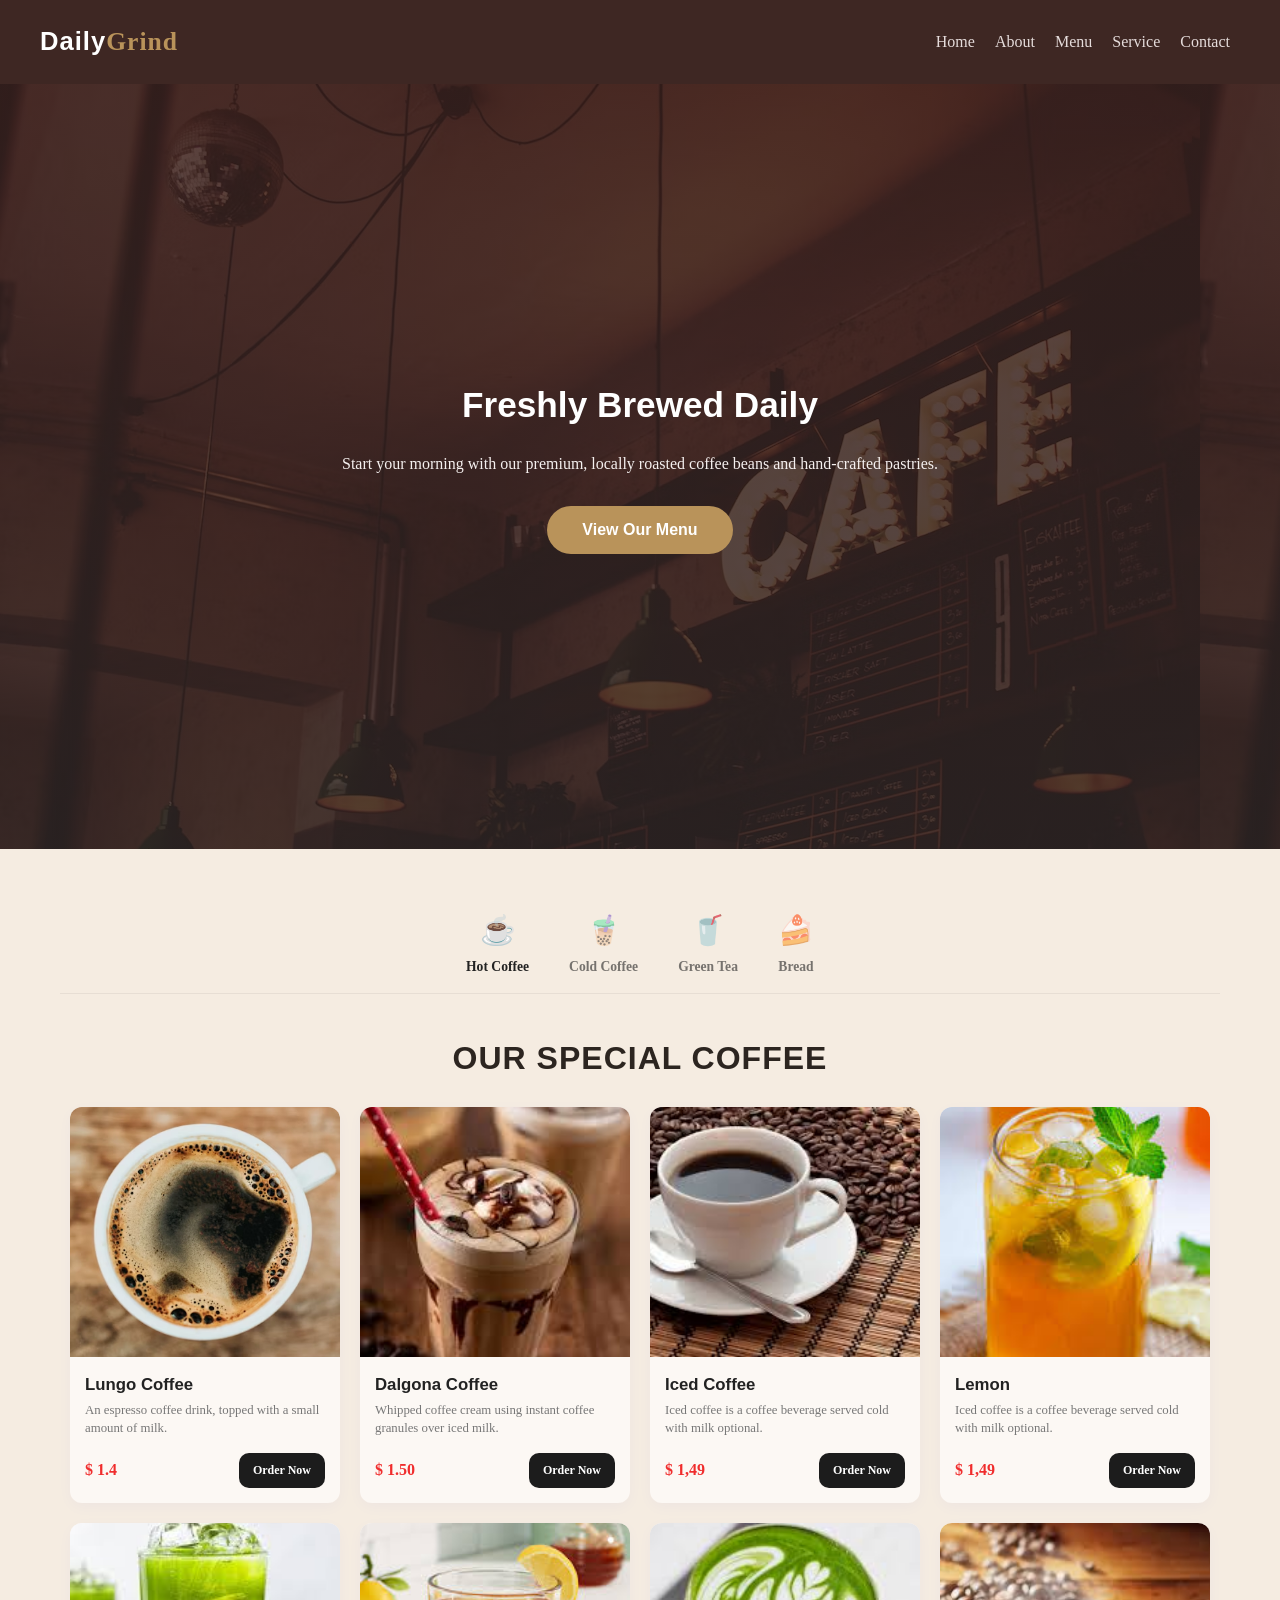
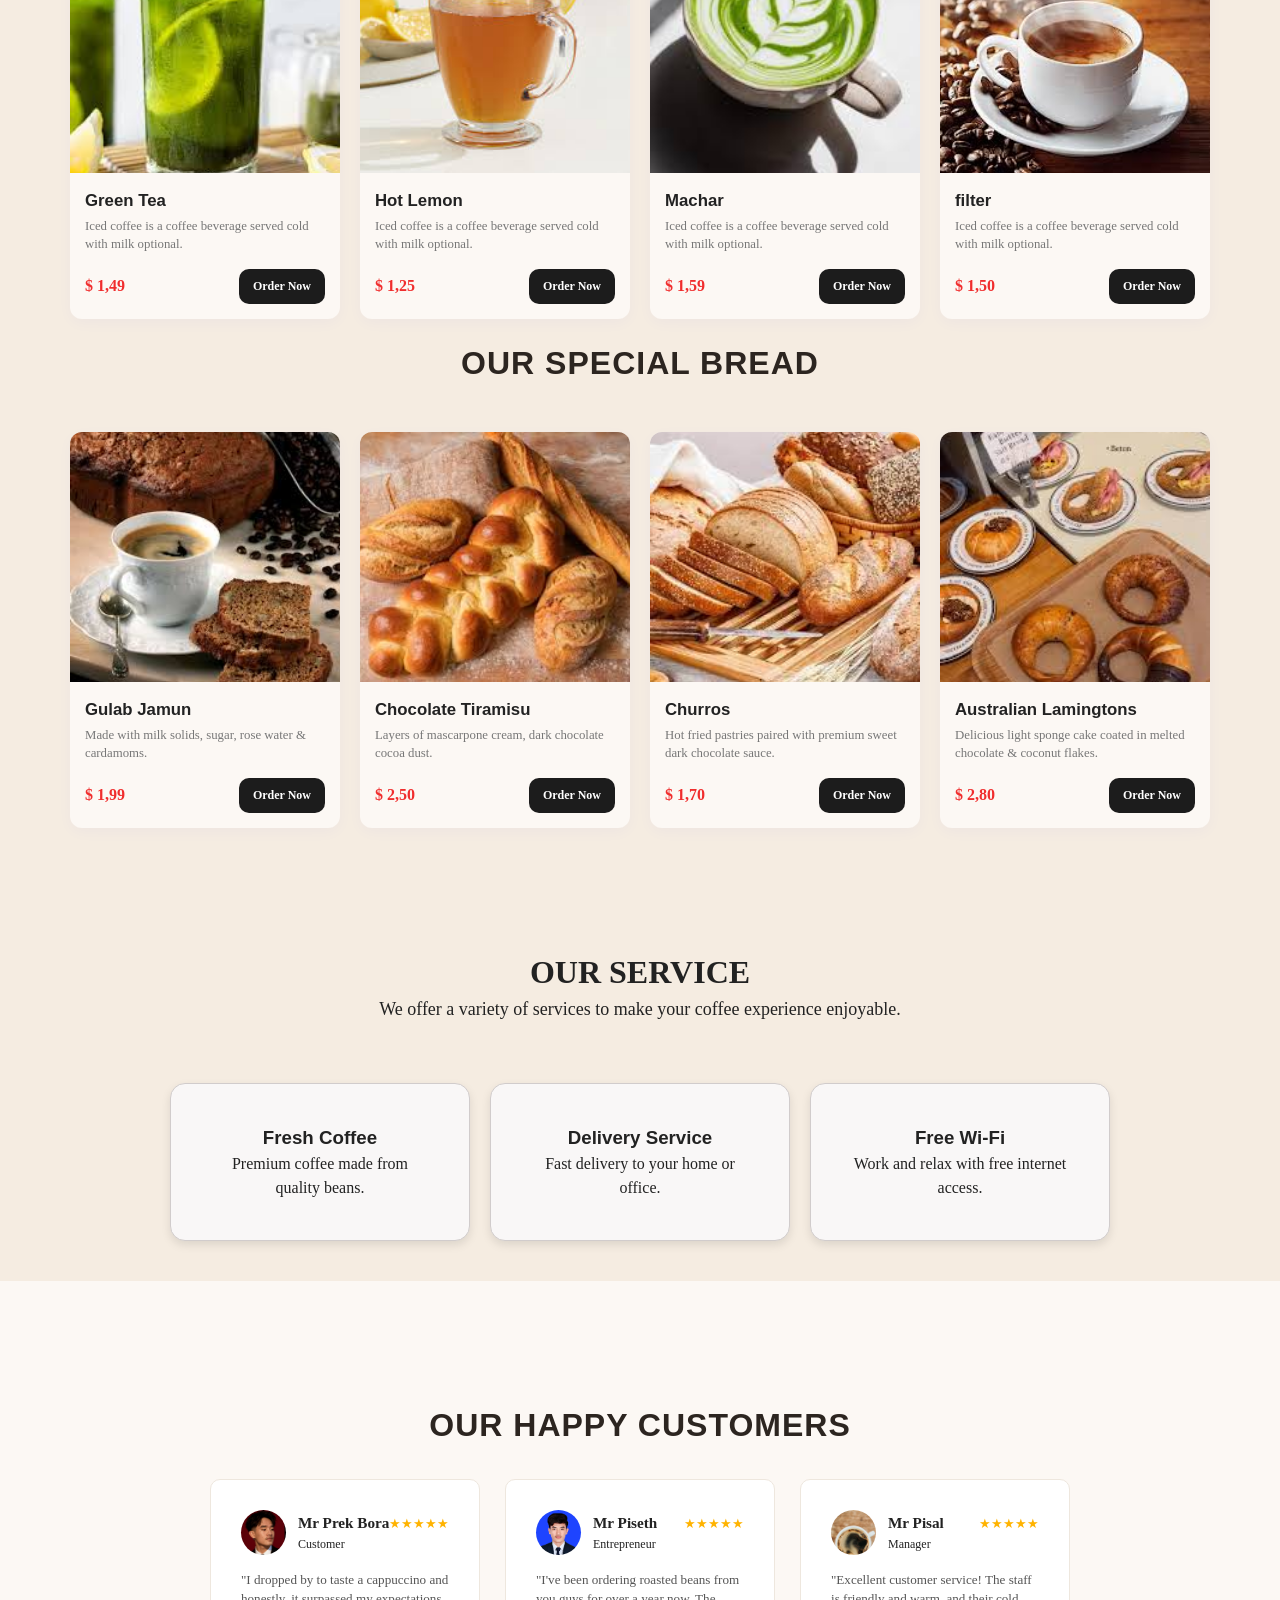
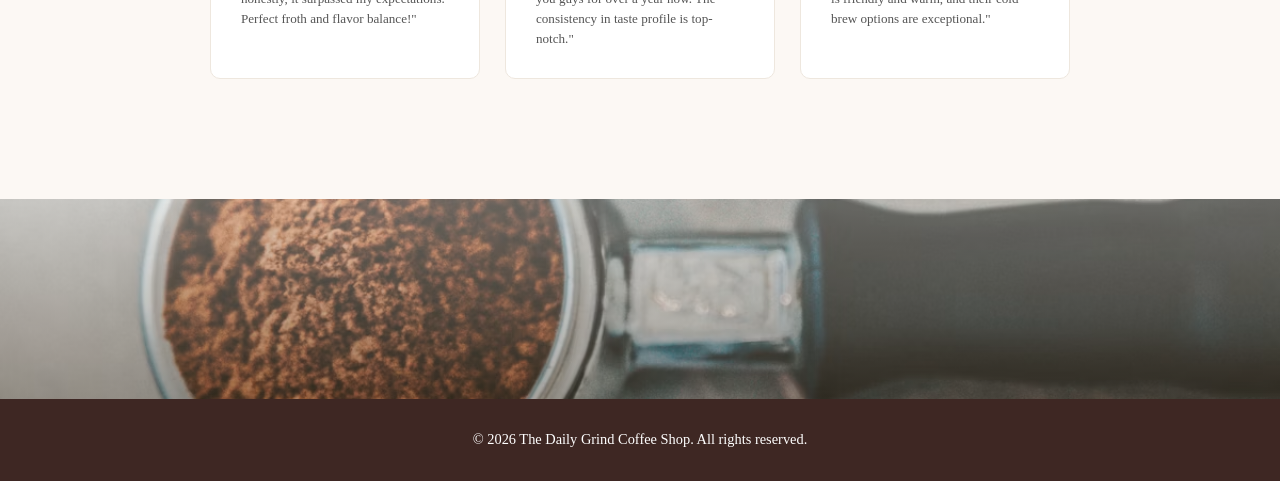
==== index.html @ 967cbeb4 "change index" ====
<!DOCTYPE html>
<html lang="en">
<head>
    <meta charset="UTF-8">
    <meta name="viewport" content="width=device-width, initial-scale=1.0">
    <title>The Daily Grind | Coffee Shop</title>
    <link rel="stylesheet" href="/file/idex.css">
</head>
<body>
    
    <!-- 1. Navigation Bar ---------------------------------------------------------->
    <nav   class="navbar">
        <div class="logo">Daily<span>Grind</span></div>
           
        <ul class="nav-links">       
            <li><a href="#home">Home</a></li>
            <li><a href="about.html">About</a></li>
            <li><a href="Menu.html">Menu</a></li>
            <li><a href="#service">Service</a></li>
            <li><a href="contact.html">Contact</a></li>
           
        </ul>
    </nav>
    
    <!-- 2. Home Page (Hero Section) ------------------------------------------------->
    <header id="home" class="hero-section">
        <div class="hero-content">
            <h1>Freshly Brewed Daily</h1>
            <p>Start your morning with our premium, locally roasted coffee beans and hand-crafted pastries.</p>
            <a href="#menu" class="btn-primary">View Our Menu</a>
        </div>
    </header>

    <!-- 3. About Page Section ------------------------------------------------>  
    <section id="menu" class="menu-section">
        <div class="container">
            
            <div class="category-tabs">
                <div class="tab active"><span class="tab-icon">☕</span><p>Hot Coffee</p></div>
                <div class="tab"><span class="tab-icon">🧋</span><p>Cold Coffee</p></div>
                <div class="tab"><span class="tab-icon">🥤</span><p>Green Tea</p></div>
                <div class="tab"><span class="tab-icon">🍰</span><p>Bread</p></div>
            </div>

            <h2 class="section-title">OUR SPECIAL COFFEE</h2>
                <div class="product-grid">
                    <div class="product-card">
                        <div class="image-placeholder bg-lungo"></div>
                        <div class="card-info">
                            <h3>Lungo Coffee</h3>
                            <p class="desc">An espresso coffee drink, topped with a small amount of milk.</p>
                            <div class="card-footer">
                                <span class="price"> $ 1.4</span>
                                <button class="order-btn">Order Now</button>
                            </div>
                        </div>
                    </div>
               
                    <div class="product-card">
                        <div class="image-placeholder bg-dalgona"></div>
                        <div class="card-info">
                            <h3>Dalgona Coffee</h3>
                            <p class="desc">Whipped coffee cream using instant coffee granules over iced milk.</p>
                            <div class="card-footer">
                                <span class="price">$ 1.50</span>
                                <button class="order-btn">Order Now</button>
                            </div>
                        </div>
                    </div>
               
                    <div class="product-card">
                        <div class="image-placeholder bg-iced"></div>
                        <div class="card-info">
                            <h3>Iced Coffee</h3>
                            <p class="desc">Iced coffee is a coffee beverage served cold with milk optional.</p>
                            <div class="card-footer">
                                <span class="price">$ 1,49</span>
                                <button class="order-btn">Order Now</button>
                            </div>
                        </div>
                   </div>
                
                     <div class="product-card">
                        <div class="image-placeholder bg-Lemon"></div>
                        <div class="card-info">
                            <h3>Lemon</h3>
                            <p class="desc">Iced coffee is a coffee beverage served cold with milk optional.</p>
                            <div class="card-footer">
                                <span class="price">$ 1,49</span>
                                <button class="order-btn">Order Now</button>
                            </div>
                        </div>
                        
                    </div>
                     <div class="product-card">
                        <div class="image-placeholder bg-Green "></div>
                        <div class="card-info">
                            <h3>Green Tea</h3>
                            <p class="desc">Iced coffee is a coffee beverage served cold with milk optional.</p>
                            <div class="card-footer">
                                <span class="price">$ 1,49</span>
                                <button class="order-btn">Order Now</button>
                            </div>
                        </div>
                    </div>
                     <div class="product-card">
                        <div class="image-placeholder bg-Lemon2"></div>
                        <div class="card-info">
                            <h3>Hot Lemon </h3>
                            <p class="desc">Iced coffee is a coffee beverage served cold with milk optional.</p>
                            <div class="card-footer">
                                <span class="price">$ 1,25</span>
                                <button class="order-btn">Order Now</button>
                            </div>
                        </div>
                    </div>
                     <div class="product-card">
                        <div class="image-placeholder bg-Machar"></div>
                        <div class="card-info">
                            <h3>Machar</h3>
                            <p class="desc">Iced coffee is a coffee beverage served cold with milk optional.</p>
                            <div class="card-footer">
                                <span class="price">$ 1,59</span>
                                <button class="order-btn">Order Now</button>
                            </div>
                        </div>
                    </div>
                     <div class="product-card">
                        <div class="image-placeholder bg-filter"></div>
                        <div class="card-info">
                            <h3>filter</h3>
                            <p class="desc">Iced coffee is a coffee beverage served cold with milk optional.</p>
                            <div class="card-footer">
                                <span class="price">$ 1,50</span>
                                <button class="order-btn">Order Now</button>
                            </div>
                        </div>
                    </div>

                <h2 class="section-title margin-top-lg">OUR SPECIAL BREAD</h2>
                <div class="product-grid">
                    <div class="product-card">
                        <div class="image-placeholder bg-gulab"></div>
                        <div class="card-info">
                            <h3>Gulab Jamun</h3>
                            <p class="desc">Made with milk solids, sugar, rose water & cardamoms.</p>
                            <div class="card-footer">
                                <span class="price">$ 1,99</span>
                                <button class="order-btn">Order Now</button>
                            </div>
                        </div>
                    </div>
                    <div class="product-card">
                        <div class="image-placeholder bg-tiramisu"></div>
                        <div class="card-info">
                            <h3>Chocolate Tiramisu</h3>
                            <p class="desc">Layers of mascarpone cream, dark chocolate cocoa dust.</p>
                            <div class="card-footer">
                                <span class="price">$ 2,50</span>
                                <button class="order-btn">Order Now</button>
                            </div>
                        </div>
                    </div>
                    <div class="product-card">
                        <div class="image-placeholder bg-churros"></div>
                        <div class="card-info">
                            <h3>Churros</h3>
                            <p class="desc">Hot fried pastries paired with premium sweet dark chocolate sauce.</p>
                            <div class="card-footer">
                                <span class="price">$ 1,70</span>
                                <button class="order-btn">Order Now</button>
                            </div>
                        </div>
                    </div>
                    <div class="product-card">
                        <div class="image-placeholder bg-lamingtons"></div>
                        <div class="card-info">
                            <h3>Australian Lamingtons</h3>
                            <p class="desc">Delicious light sponge cake coated in melted chocolate & coconut flakes.</p>
                            <div class="card-footer">
                                <span class="price">$ 2,80</span>
                                <button class="order-btn">Order Now</button>
                            </div>
                        </div>
                    </div>
                </div>
    </section>

    <section id="service" class="service-section"> 
        <div class="container">
            <h2 class="section-title1">OUR SERVICE</h2>
            <p class="section-title2">  We offer a variety of services to make your coffee experience enjoyable.</p>

        </div>
        <div class="service-grid">
    <div class="service-card">
        <h3>Fresh Coffee</h3>
        <p>Premium coffee made from quality beans.</p>
    </div>

    <div class="service-card">
        <h3>Delivery Service</h3>
        <p>Fast delivery to your home or office.</p>
    </div>

    <div class="service-card">
        <h3>Free Wi-Fi</h3>
        <p>Work and relax with free internet access.</p>
    </div>
</div>

    </section>

    <section class="testimonials-section">
        <div class="container">
            <h2 class="section-title">OUR HAPPY CUSTOMERS</h2>
            
            <div class="testimonial-grid">
                <div class="review-card">
                    <div class="reviewer-profile">
                        <div class="avatar img-reviewer1"></div>
                        <div>
                            <h4>Mr Prek Bora</h4>
                            <p class="role">Customer</p>
                        </div>
                        <div class="stars">★★★★★</div>
                    </div>
                    <p class="review-text">"I dropped by to taste a cappuccino and honestly, it surpassed my expectations. Perfect froth and flavor balance!"</p>
                </div>
                <div class="review-card">
                    <div class="reviewer-profile">
                        <div class="avatar img-reviewer2"></div>
                        <div>
                            <h4>Mr Piseth</h4>
                            <p class="role">Entrepreneur</p>
                        </div>
                        <div class="stars">★★★★★</div>
                    </div>
                    <p class="review-text">"I've been ordering roasted beans from you guys for over a year now. The consistency in taste profile is top-notch."</p>
                </div>
                <div class="review-card">
                    <div class="reviewer-profile">
                        <div class="avatar img-reviewer3"></div>
                        <div>
                            <h4>Mr Pisal</h4>
                            <p class="role">Manager</p>
                        </div>
                        <div class="stars">★★★★★</div>
                    </div>
                    <p class="review-text">"Excellent customer service! The staff is friendly and warm, and their cold brew options are exceptional."</p>
                </div>
            </div>
            
    </section>

     <section class="beans-banner"></section>

    <footer>
        <p>&copy; 2026 The Daily Grind Coffee Shop. All rights reserved.</p>
    </footer>
</body>
</html>
---- file/idex.css ----
* {
    margin: 0;
    padding: 0;
    box-sizing: border-box;
    font-family: 'Georgia', 'Times New Roman', serif; 
    scroll-behavior: smooth;
}


body {
    background-color: #f5ece1;
    color: #222222;
    line-height: 1.5;
}
h1, h2, h3, .logo, .btn-primary,  .section-title {
    font-family: 'Helvetica Neue', Arial, sans-serif;
}

.container {
    max-width: 1200px;
    width: 100%;
    margin: 0 auto;
    padding: 60px 20px;
}

.separator {
    width: 50px;
    height: 3px;
    background-color:#b9935a;
    border: none;
    margin: 15px auto 30px;
}

.section-title {
    font-size: 32px;
    font-weight: 700;
    letter-spacing: 1px;
    text-align: center;
    color: #2c2520;
    margin-bottom: 25px;
}
.navbar {
    display: flex;
    justify-content: space-between;
    align-items: center;
    background-color: #3e2723;
    padding: 20px 40px;
    position: sticky;
    top: 0;
    z-index: 1000;
}

.navbar .logo {
    color: #ffffff;
    font-size: 1.6rem;
    font-weight: 700;
    letter-spacing: 1px;
}

.navbar .logo span {
    color:#b9935a;
}

.nav-links {
    list-style: none;
    display: flex;
    
}

.nav-links li {
   margin: 10px;
}

.nav-links a {
    color: #e5dcdb;
    text-decoration: none;
    font-size: 1rem;
    font-weight: 500;
    transition: color 0.3s ease;
}

.nav-links a:hover {
    color: #b9935a;
}
.hero-section {
    background: linear-gradient(rgba(56, 25, 20, 0.8), rgba(46, 29, 26, 0.8)), 
                url('/image/photo-background.avif') ;
    height: 85vh;
    display: flex;
    justify-content: center;
    align-items: center;
    text-align: center;
    color: #ffffff;
    padding: 0 20px;
}

.hero-content h1 {
    font-size: 2.2rem;
    margin-bottom: 20px;
    font-weight: 700;
}

.hero-content p {
    font-size: 1rem;
    max-width: 650px;
    margin: 0 auto 30px;
    color: #f5f0ef;
}

.btn-primary {
    display: inline-block;
    background-color: #b9935a;
    color: #ffffff;
    padding: 12px 35px;
    text-decoration: none;
    font-weight: 600;
    border-radius: 30px;
    transition: all 0.3s ease;
}

.btn-primary:hover {
    background-color: #ffffff;
    color: #3e2723;
    cursor: pointer;
}

.about-section {
    background-color: #ffffff;
}

.about-section p {
    font-size: 1.15rem;
    color: #5c4541; 
    max-width: 750px;
    margin: 0 auto;
}
.category-tabs {
    display: flex;
    justify-content: center;
    gap: 40px;
    margin-bottom: 40px;
    border-bottom: 1px solid rgba(0,0,0,0.06);
    padding-bottom: 15px;
}

.category-tabs .tab {
    text-align: center;
    cursor: pointer;
    opacity: 0.6;
    transition: opacity 0.3s;
}

.category-tabs .tab.active, .category-tabs .tab:hover {
    opacity: 1;
}

.tab-icon {
    font-size: 1.8rem;
    display: block;
    margin-bottom: 5px;
}

.category-tabs p {
    font-size: 0.85rem;
    font-weight: 600;
}


.product-grid {
    display: flex;
    gap: 20px;
    justify-content: center;
    flex-wrap: wrap; 
    width: 100%;
   
}
.product-card {
    background: #fcf8f4;
    border-radius: 12px;
    overflow: hidden;
    width: 100%;
    max-width: 270px;
    box-shadow: 0 4px 15px rgba(43, 21, 243, 0.03);
    text-align: left;
    display: flex;
    flex-direction: column;
    transition: transform 0.3s , box-shadow 0.3s ;
    
}
.product-card:hover{
    transform: translateY(-5px);
    box-shadow: 0 8px 25px rgba(0, 0, 0, 0.08);
}

.image-placeholder {
    height: 250px;
    background-size: cover;
    background-position: center;
}

.bg-Lemon { background-image: url('/image/lamon\ tea1.jpg'); }
.bg-Lemon2 { background-image: url('/image/lemon\ 2.jpg'); }
.bg-Machar { background-image: url(/image/macha\ 1.jpg); }
.bg-Green{ background-image: url('/image/Green\ Tea1.jpg'); }
.bg-lungo { background-image: url(/image/photo-1514432324607-a09d9b4aefdd.avif); }
.bg-dalgona { background-image: url('/image/cold1.jpg'); }
.bg-iced { background-image: url('/image/hot2.jpg'); }
.bg-filter { background-image: url('/image/hot\ 4.jpg'); }

.bg-gulab { background-image: url('/image/bread7.jpg'); }
.bg-tiramisu { background-image: url('/image/bread2.jpg'); }
.bg-churros { background-image: url('/image/bread3.jpg'); }
.bg-lamingtons { background-image: url('/image/bred44.jpg'); }

.card-info {
    padding: 15px;
    display: flex;
    flex-direction: column;
    flex-grow: 1;
}

.card-info h3 {
    font-size: 1.05rem;
    font-weight: 700;
    margin-bottom: 5px;
}

.card-info .desc {
    font-size: 0.8rem;
    color: #777777;
    line-height: 1.4;
    margin-bottom: 15px;
    flex-grow: 1;
}

.card-footer {
    display: flex;
    justify-content: space-between;
    align-items: center;
}

.card-footer .price {
    font-size: 1rem;
    font-weight: 700;
    color: rgb(240, 45, 45);
    
}

.order-btn {
    background-color: #1c1c1c;
    color: #ffffff;
    font-size: 0.75rem;
    font-weight: 600;
    padding: 10px 14px;
    border: none;
    border-radius: 10px;
    cursor: pointer;
}
.order-btn:hover{
    transition: all 0.3s;
    background-color: #a27e7e;
}

/* --- Service --------------------------- --- */
.service-section {
    background-color: #f5ece1;
    
}
.section-title1,.section-title2{
    font-family: 'Times New Roman', Times, serif;
    text-align: center;
    font-size: 32px;
}
.section-title2{
    font-size: 18px;
    padding: 0 15px;
}
.service-grid {
    display: flex;
    gap: 20px;
    justify-content: center;
    flex-wrap: wrap;
    margin-bottom: 40px;
}
.tab-icon{
    align-items: end;

}

.service-card {
    width: 100%;
    max-width: 300px;
    background: #f9f7f7;
    border: 1px solid #d1cccc;
    border-radius: 15px;
    padding: 40px;
    text-align: center;
    box-shadow: 0 4px 10px rgba(0,0,0,0.1);
}
.service-text{
    color: #6d6b68;
    
}
.service{
    scroll-margin-top: 80px;
}

/* ---  Customers ------------------------------------ */
.testimonials-section {
    background-color: #fcf8f4;
    padding: 60px 0;
}
.testimonial-grid {
    display: flex;
    gap: 25px;
    justify-content: center;
    flex-wrap: wrap;
    margin-top: 30px;
    
}

.review-card {
    background: white;
    border: 1px solid #eee7de;
    border-radius: 10px;
    padding: 30px;
    width: 100%;
    max-width: 270px;
    text-align: left;
}

.reviewer-profile {
    display: flex;
    align-items: center;
    gap: 12px;
    margin-bottom: 15px;
    position: relative;
}

.avatar {
    width: 45px;
    height: 45px;
    border-radius: 50%;
    background-size: cover;
}
.img-reviewer1 { background-image: url('/image/photo_2026-03-02_09-22-18.jpg'); }
.img-reviewer2 { background-image: url('/image/IMG_3946\ copy\ 2.jpg'); }
.img-reviewer3 { background-image: url('/image/photo-1514432324607-a09d9b4aefdd.avif'); }

.reviewer-profile h4 { font-size: 0.95rem; font-weight: 700; }
.reviewer-profile .role { font-size: 0.75rem; color: var(--text-muted); }

.stars {
    position: absolute;
    right: 0;
    top: 5px;
    color: #ffb300;
    font-size: 0.8rem;
}

.review-text {
    font-size: 0.82rem;
    color: #555555;
    line-height: 1.5;
}
.beans-banner {
    background: linear-gradient(rgba(245, 236, 225, 0.4), rgba(109, 90, 66, 0.4)), 
                url('/image/background2.avif') no-repeat center center/cover;
    padding: 100px 20px;
    width: 100%;
    max-width: 100vw;
    overflow-x: hidden;
    text-align: left;
    display: flex;
    align-items: center;
}

/* --- Footer------------------------------------------------------------------------ --- */
footer {
    background-color: #3e2723;
    color: #ffffff;
    text-align: center;
    padding: 30px 20px;
    font-size: 0.9rem;
}

@media (max-width: 768px) {
    .navbar {
        flex-direction: column;
        padding: 15px;
    }
    .nav-links  {
        flex-wrap: wrap;
        justify-content: center;
        gap: 10px;
    }
    .nav-links li{
        margin: 0;
    }
    .hero-section {
        height: auto;
        min-height: 70vh;
        padding: 60px 20px;
    }
    .hero-content h1 {
        font-size: 1.8rem;
    }
    .hero-content p {
        font-size: 0.95rem;
    }
    .container {
        padding: 50px 20px;
    }
    .arrow-btn { 
        display: none; 
    }
    .category-tabs { 
        flex-wrap: wrap;
        row-gap: 15px;
    }
     .section-title {
        font-size: 32px;
        letter-spacing: 1px;
    }
}
@media (max-width: 480px) {
    .section-title {
        font-size: 24px;
    }
    .section-title1 {
        font-size: 24px;
    }
    .section-title2 {
        font-size: 15px;
    }
    .hero-content h1 {
        font-size: 1.5rem;
    }
    .hero-content p {
        font-size: 0.85rem;
        padding: 0 10px;
    }
    .btn-primary {
        padding: 10px 25px;
        font-size: 0.9rem;
    }
    .beans-banner {
        padding: 60px 15px;
    }
    .product-card,
    .service-card,
    .review-card {
        max-width: 100%;
    }
    .category-tabs {
         flex-wrap: wrap;
         row-gap: 12px;
    }
    .tab-icon {
        font-size: 1.4rem;
    }
    .category-tabs p {
        font-size: 0.75rem;
    }
    .navbar .logo {
        font-size: 1.3rem;
    }
}
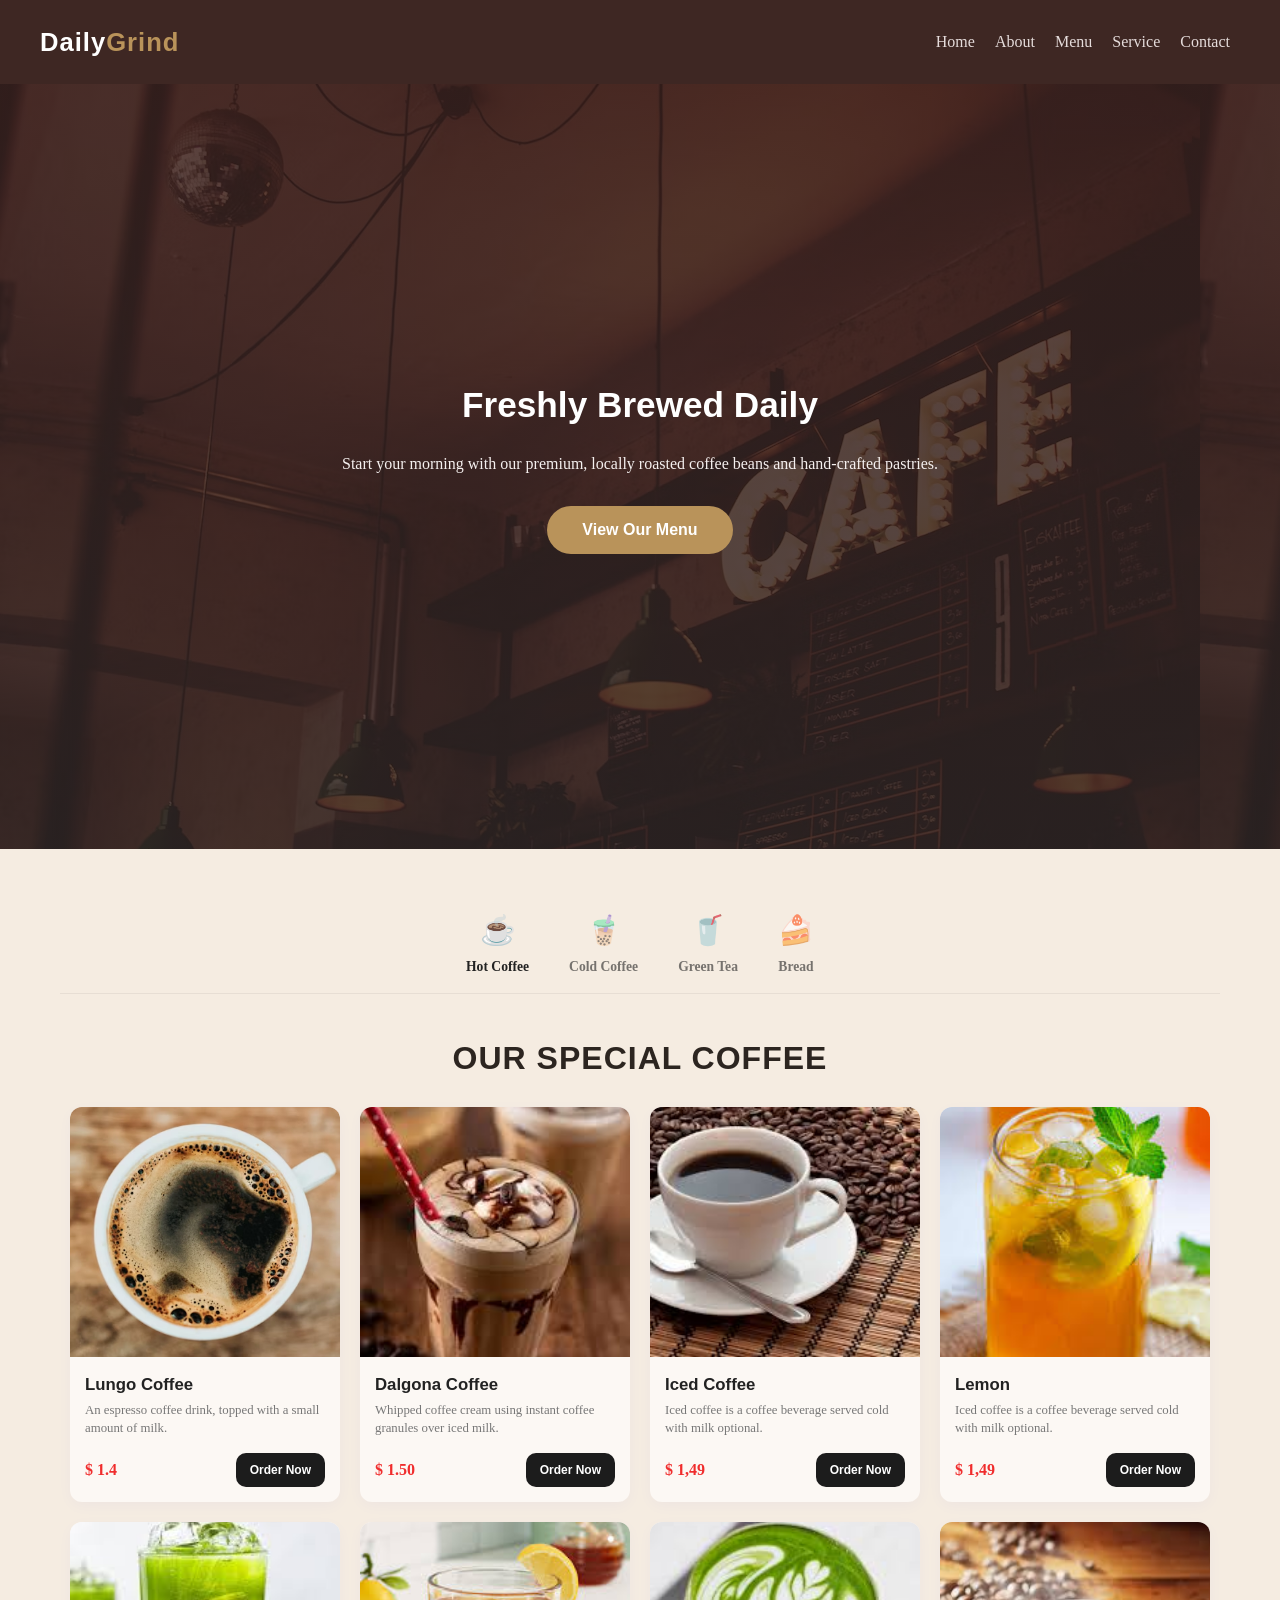
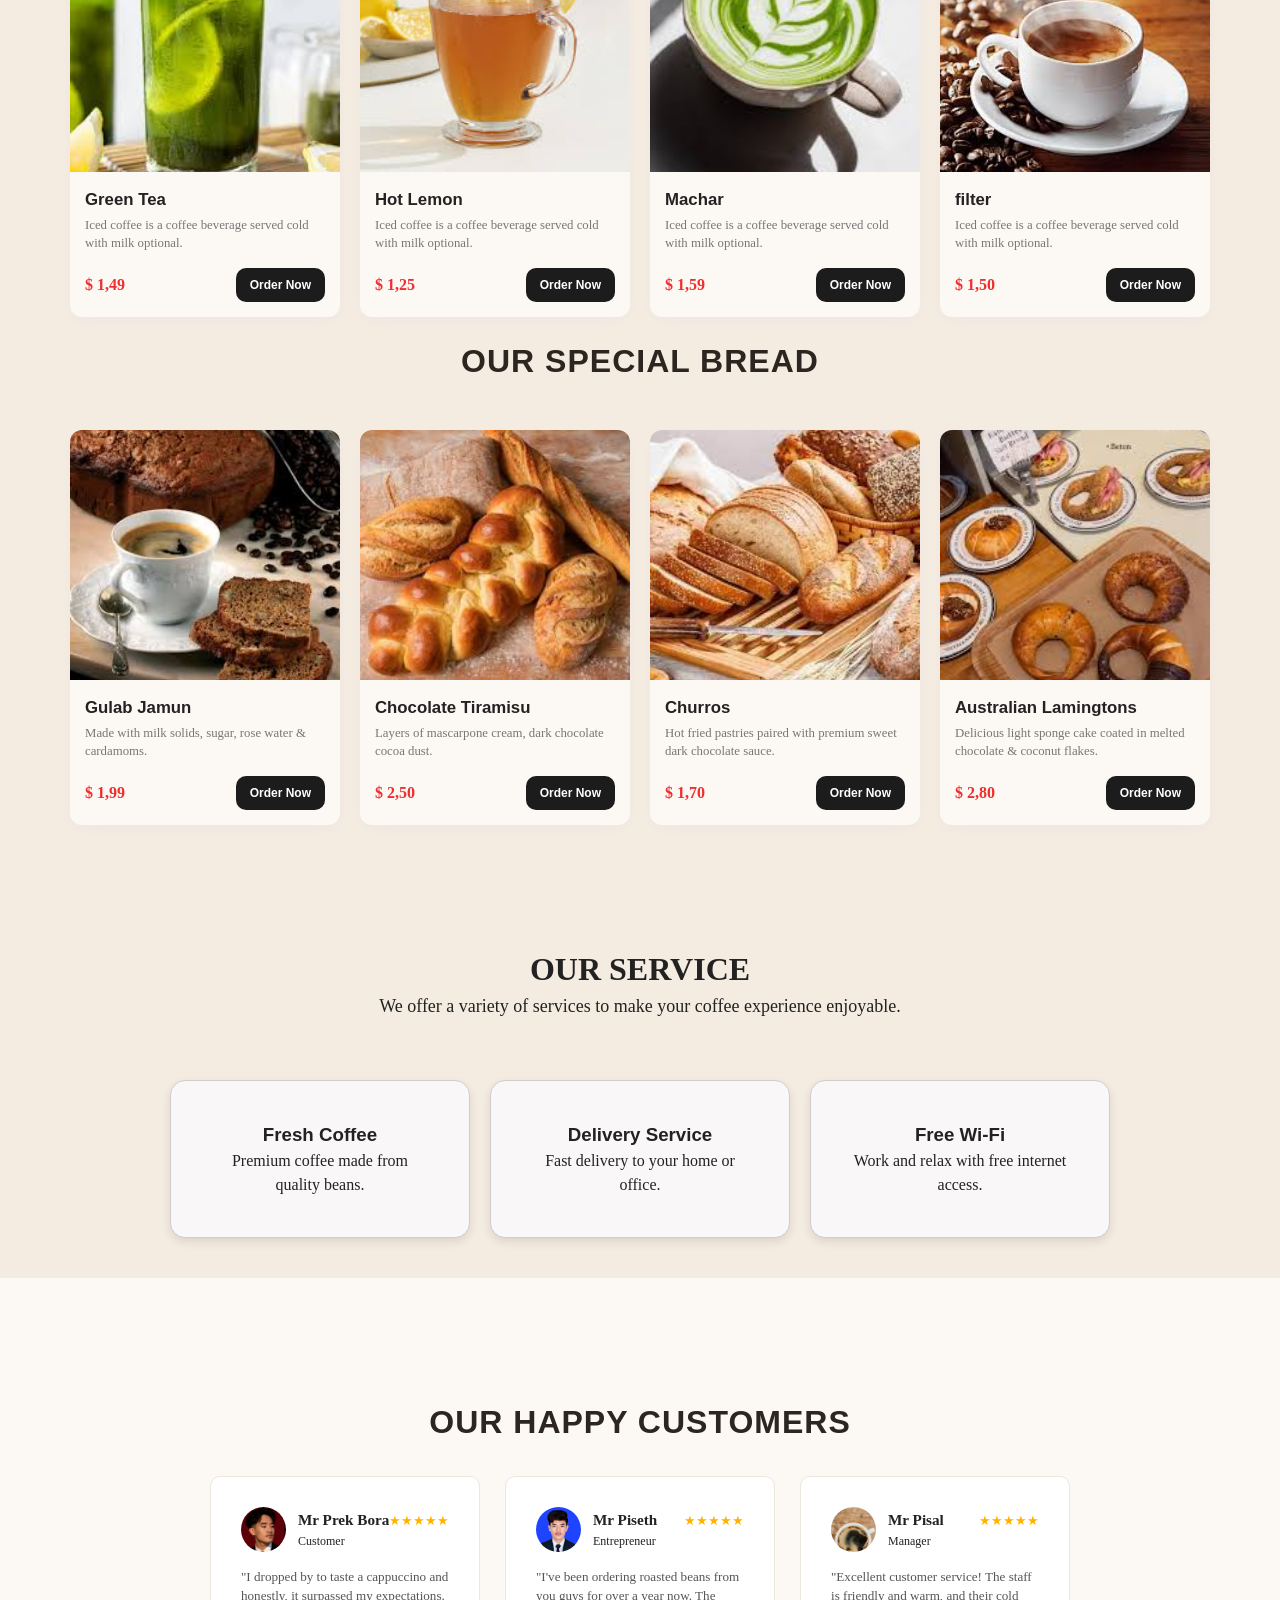
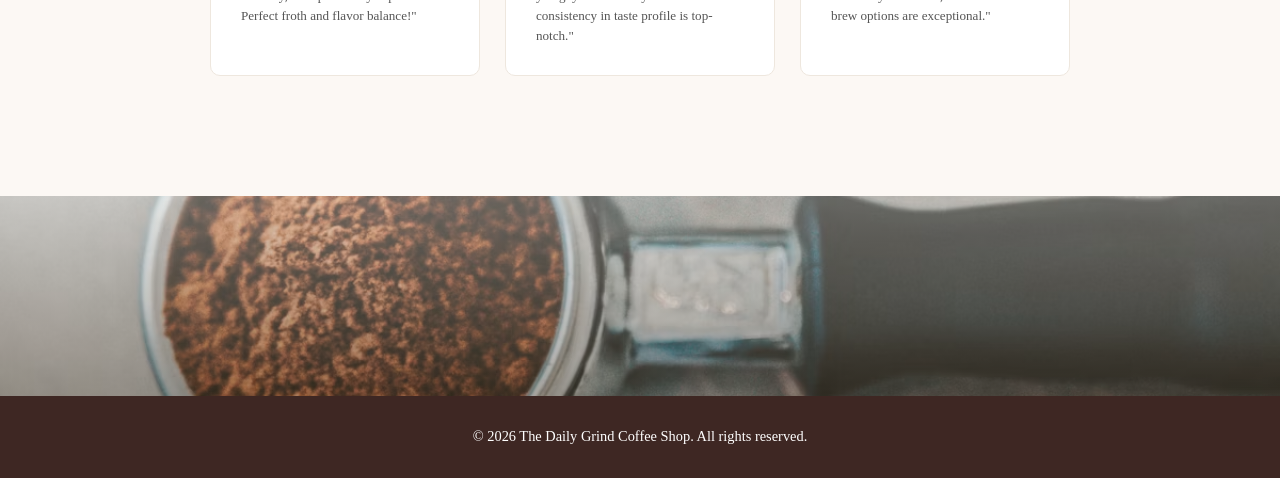
==== commit a0d9e266: "Initial commit" ====
--- a/index.html
+++ b/index.html
@@ -4,7 +4,7 @@
     <meta charset="UTF-8">
     <meta name="viewport" content="width=device-width, initial-scale=1.0">
     <title>The Daily Grind | Coffee Shop</title>
-    <link rel="stylesheet" href="/file/idex.css">
+    <link rel="stylesheet" href="./file/index.css">
 </head>
 <body>
     
--- a/file/index.css
+++ b/file/index.css
@@ -0,0 +1,468 @@
+
+* {
+    margin: 0;
+    padding: 0;
+    box-sizing: border-box;
+}
+
+
+body {
+    background-color: #f5ece1;
+    color: #222222;
+    line-height: 1.5;
+}
+h1, h2, h3, .logo, .btn-primary,  .section-title {
+    font-family: 'Helvetica Neue', Arial, sans-serif;
+}
+
+.container {
+    max-width: 1200px;
+    width: 100%;
+    margin: 0 auto;
+    padding: 60px 20px;
+}
+
+.separator {
+    width: 50px;
+    height: 3px;
+    background-color:#b9935a;
+    border: none;
+    margin: 15px auto 30px;
+}
+
+.section-title {
+    font-size: 32px;
+    font-weight: 700;
+    letter-spacing: 1px;
+    text-align: center;
+    color: #2c2520;
+    margin-bottom: 25px;
+}
+.navbar {
+    display: flex;
+    justify-content: space-between;
+    align-items: center;
+    background-color: #3e2723;
+    padding: 20px 40px;
+    position: sticky;
+    top: 0;
+    z-index: 1000;
+}
+
+.navbar .logo {
+    color: #ffffff;
+    font-size: 1.6rem;
+    font-weight: 700;
+    letter-spacing: 1px;
+}
+
+.navbar .logo span {
+    color:#b9935a;
+}
+
+.nav-links {
+    list-style: none;
+    display: flex;
+    
+}
+
+.nav-links li {
+   margin: 10px;
+}
+
+.nav-links a {
+    color: #e5dcdb;
+    text-decoration: none;
+    font-size: 1rem;
+    font-weight: 500;
+    transition: color 0.3s ease;
+}
+
+.nav-links a:hover {
+    color: #b9935a;
+}
+.hero-section {
+    background: linear-gradient(rgba(56, 25, 20, 0.8), rgba(46, 29, 26, 0.8)), 
+                url('/image/photo-background.avif') ;
+    height: 85vh;
+    display: flex;
+    justify-content: center;
+    align-items: center;
+    text-align: center;
+    color: #ffffff;
+    padding: 0 20px;
+}
+
+.hero-content h1 {
+    font-size: 2.2rem;
+    margin-bottom: 20px;
+    font-weight: 700;
+}
+
+.hero-content p {
+    font-size: 1rem;
+    max-width: 650px;
+    margin: 0 auto 30px;
+    color: #f5f0ef;
+}
+
+.btn-primary {
+    display: inline-block;
+    background-color: #b9935a;
+    color: #ffffff;
+    padding: 12px 35px;
+    text-decoration: none;
+    font-weight: 600;
+    border-radius: 30px;
+    transition: all 0.3s ease;
+}
+
+.btn-primary:hover {
+    background-color: #ffffff;
+    color: #3e2723;
+    cursor: pointer;
+}
+
+.about-section {
+    background-color: #ffffff;
+}
+
+.about-section p {
+    font-size: 1.15rem;
+    color: #5c4541; 
+    max-width: 750px;
+    margin: 0 auto;
+}
+.category-tabs {
+    display: flex;
+    justify-content: center;
+    gap: 40px;
+    margin-bottom: 40px;
+    border-bottom: 1px solid rgba(0,0,0,0.06);
+    padding-bottom: 15px;
+}
+
+.category-tabs .tab {
+    text-align: center;
+    cursor: pointer;
+    opacity: 0.6;
+    transition: opacity 0.3s;
+}
+
+.category-tabs .tab.active, .category-tabs .tab:hover {
+    opacity: 1;
+}
+
+.tab-icon {
+    font-size: 1.8rem;
+    display: block;
+    margin-bottom: 5px;
+}
+
+.category-tabs p {
+    font-size: 0.85rem;
+    font-weight: 600;
+}
+
+
+.product-grid {
+    display: flex;
+    gap: 20px;
+    justify-content: center;
+    flex-wrap: wrap; 
+    width: 100%;
+   
+}
+.product-card {
+    background: #fcf8f4;
+    border-radius: 12px;
+    overflow: hidden;
+    width: 100%;
+    max-width: 270px;
+    box-shadow: 0 4px 15px rgba(43, 21, 243, 0.03);
+    text-align: left;
+    display: flex;
+    flex-direction: column;
+    transition: transform 0.3s , box-shadow 0.3s ;
+    
+}
+.product-card:hover{
+    transform: translateY(-5px);
+    box-shadow: 0 8px 25px rgba(0, 0, 0, 0.08);
+}
+
+.image-placeholder {
+    height: 250px;
+    background-size: cover;
+    background-position: center;
+}
+
+.bg-Lemon { background-image: url('/image/lamon\ tea1.jpg'); }
+.bg-Lemon2 { background-image: url('/image/lemon\ 2.jpg'); }
+.bg-Machar { background-image: url(/image/macha\ 1.jpg); }
+.bg-Green{ background-image: url('/image/Green\ Tea1.jpg'); }
+.bg-lungo { background-image: url(/image/photo-1514432324607-a09d9b4aefdd.avif); }
+.bg-dalgona { background-image: url('/image/cold1.jpg'); }
+.bg-iced { background-image: url('/image/hot2.jpg'); }
+.bg-filter { background-image: url('/image/hot\ 4.jpg'); }
+
+.bg-gulab { background-image: url('/image/bread7.jpg'); }
+.bg-tiramisu { background-image: url('/image/bread2.jpg'); }
+.bg-churros { background-image: url('/image/bread3.jpg'); }
+.bg-lamingtons { background-image: url('/image/bred44.jpg'); }
+
+.card-info {
+    padding: 15px;
+    display: flex;
+    flex-direction: column;
+    flex-grow: 1;
+}
+
+.card-info h3 {
+    font-size: 1.05rem;
+    font-weight: 700;
+    margin-bottom: 5px;
+}
+
+.card-info .desc {
+    font-size: 0.8rem;
+    color: #777777;
+    line-height: 1.4;
+    margin-bottom: 15px;
+    flex-grow: 1;
+}
+
+.card-footer {
+    display: flex;
+    justify-content: space-between;
+    align-items: center;
+}
+
+.card-footer .price {
+    font-size: 1rem;
+    font-weight: 700;
+    color: rgb(240, 45, 45);
+    
+}
+
+.order-btn {
+    background-color: #1c1c1c;
+    color: #ffffff;
+    font-size: 0.75rem;
+    font-weight: 600;
+    padding: 10px 14px;
+    border: none;
+    border-radius: 10px;
+    cursor: pointer;
+}
+.order-btn:hover{
+    transition: all 0.3s;
+    background-color: #a27e7e;
+}
+
+/* --- Service --------------------------- --- */
+.service-section {
+    background-color: #f5ece1;
+    
+}
+.section-title1,.section-title2{
+    font-family: 'Times New Roman', Times, serif;
+    text-align: center;
+    font-size: 32px;
+}
+.section-title2{
+    font-size: 18px;
+    padding: 0 15px;
+}
+.service-grid {
+    display: flex;
+    gap: 20px;
+    justify-content: center;
+    flex-wrap: wrap;
+    margin-bottom: 40px;
+}
+.tab-icon{
+    align-items: end;
+
+}
+
+.service-card {
+    width: 100%;
+    max-width: 300px;
+    background: #f9f7f7;
+    border: 1px solid #d1cccc;
+    border-radius: 15px;
+    padding: 40px;
+    text-align: center;
+    box-shadow: 0 4px 10px rgba(0,0,0,0.1);
+}
+.service-text{
+    color: #6d6b68;
+    
+}
+.service{
+    scroll-margin-top: 80px;
+}
+
+/* ---  Customers ------------------------------------ */
+.testimonials-section {
+    background-color: #fcf8f4;
+    padding: 60px 0;
+}
+.testimonial-grid {
+    display: flex;
+    gap: 25px;
+    justify-content: center;
+    flex-wrap: wrap;
+    margin-top: 30px;
+    
+}
+
+.review-card {
+    background: white;
+    border: 1px solid #eee7de;
+    border-radius: 10px;
+    padding: 30px;
+    width: 100%;
+    max-width: 270px;
+    text-align: left;
+}
+
+.reviewer-profile {
+    display: flex;
+    align-items: center;
+    gap: 12px;
+    margin-bottom: 15px;
+    position: relative;
+}
+
+.avatar {
+    width: 45px;
+    height: 45px;
+    border-radius: 50%;
+    background-size: cover;
+}
+.img-reviewer1 { background-image: url('/image/photo_2026-03-02_09-22-18.jpg'); }
+.img-reviewer2 { background-image: url('/image/IMG_3946\ copy\ 2.jpg'); }
+.img-reviewer3 { background-image: url('/image/photo-1514432324607-a09d9b4aefdd.avif'); }
+
+.reviewer-profile h4 { font-size: 0.95rem; font-weight: 700; }
+.reviewer-profile .role { font-size: 0.75rem; color: var(--text-muted); }
+
+.stars {
+    position: absolute;
+    right: 0;
+    top: 5px;
+    color: #ffb300;
+    font-size: 0.8rem;
+}
+
+.review-text {
+    font-size: 0.82rem;
+    color: #555555;
+    line-height: 1.5;
+}
+.beans-banner {
+    background: linear-gradient(rgba(245, 236, 225, 0.4), rgba(109, 90, 66, 0.4)), 
+                url('/image/background2.avif') no-repeat center center/cover;
+    padding: 100px 20px;
+    width: 100%;
+    max-width: 100vw;
+    overflow-x: hidden;
+    text-align: left;
+    display: flex;
+    align-items: center;
+}
+
+/* --- Footer------------------------------------------------------------------------ --- */
+footer {
+    background-color: #3e2723;
+    color: #ffffff;
+    text-align: center;
+    padding: 30px 20px;
+    font-size: 0.9rem;
+}
+
+@media (max-width: 768px) {
+    .navbar {
+        flex-direction: column;
+        padding: 15px;
+    }
+    .nav-links  {
+        flex-wrap: wrap;
+        justify-content: center;
+        gap: 10px;
+    }
+    .nav-links li{
+        margin: 0;
+    }
+    .hero-section {
+        height: auto;
+        min-height: 70vh;
+        padding: 60px 20px;
+    }
+    .hero-content h1 {
+        font-size: 1.8rem;
+    }
+    .hero-content p {
+        font-size: 0.95rem;
+    }
+    .container {
+        padding: 50px 20px;
+    }
+    .arrow-btn { 
+        display: none; 
+    }
+    .category-tabs { 
+        flex-wrap: wrap;
+        row-gap: 15px;
+    }
+     .section-title {
+        font-size: 32px;
+        letter-spacing: 1px;
+    }
+}
+@media (max-width: 480px) {
+    .section-title {
+        font-size: 24px;
+    }
+    .section-title1 {
+        font-size: 24px;
+    }
+    .section-title2 {
+        font-size: 15px;
+    }
+    .hero-content h1 {
+        font-size: 1.5rem;
+    }
+    .hero-content p {
+        font-size: 0.85rem;
+        padding: 0 10px;
+    }
+    .btn-primary {
+        padding: 10px 25px;
+        font-size: 0.9rem;
+    }
+    .beans-banner {
+        padding: 60px 15px;
+    }
+    .product-card,
+    .service-card,
+    .review-card {
+        max-width: 100%;
+    }
+    .category-tabs {
+         flex-wrap: wrap;
+         row-gap: 12px;
+    }
+    .tab-icon {
+        font-size: 1.4rem;
+    }
+    .category-tabs p {
+        font-size: 0.75rem;
+    }
+    .navbar .logo {
+        font-size: 1.3rem;
+    }
+}
+ 
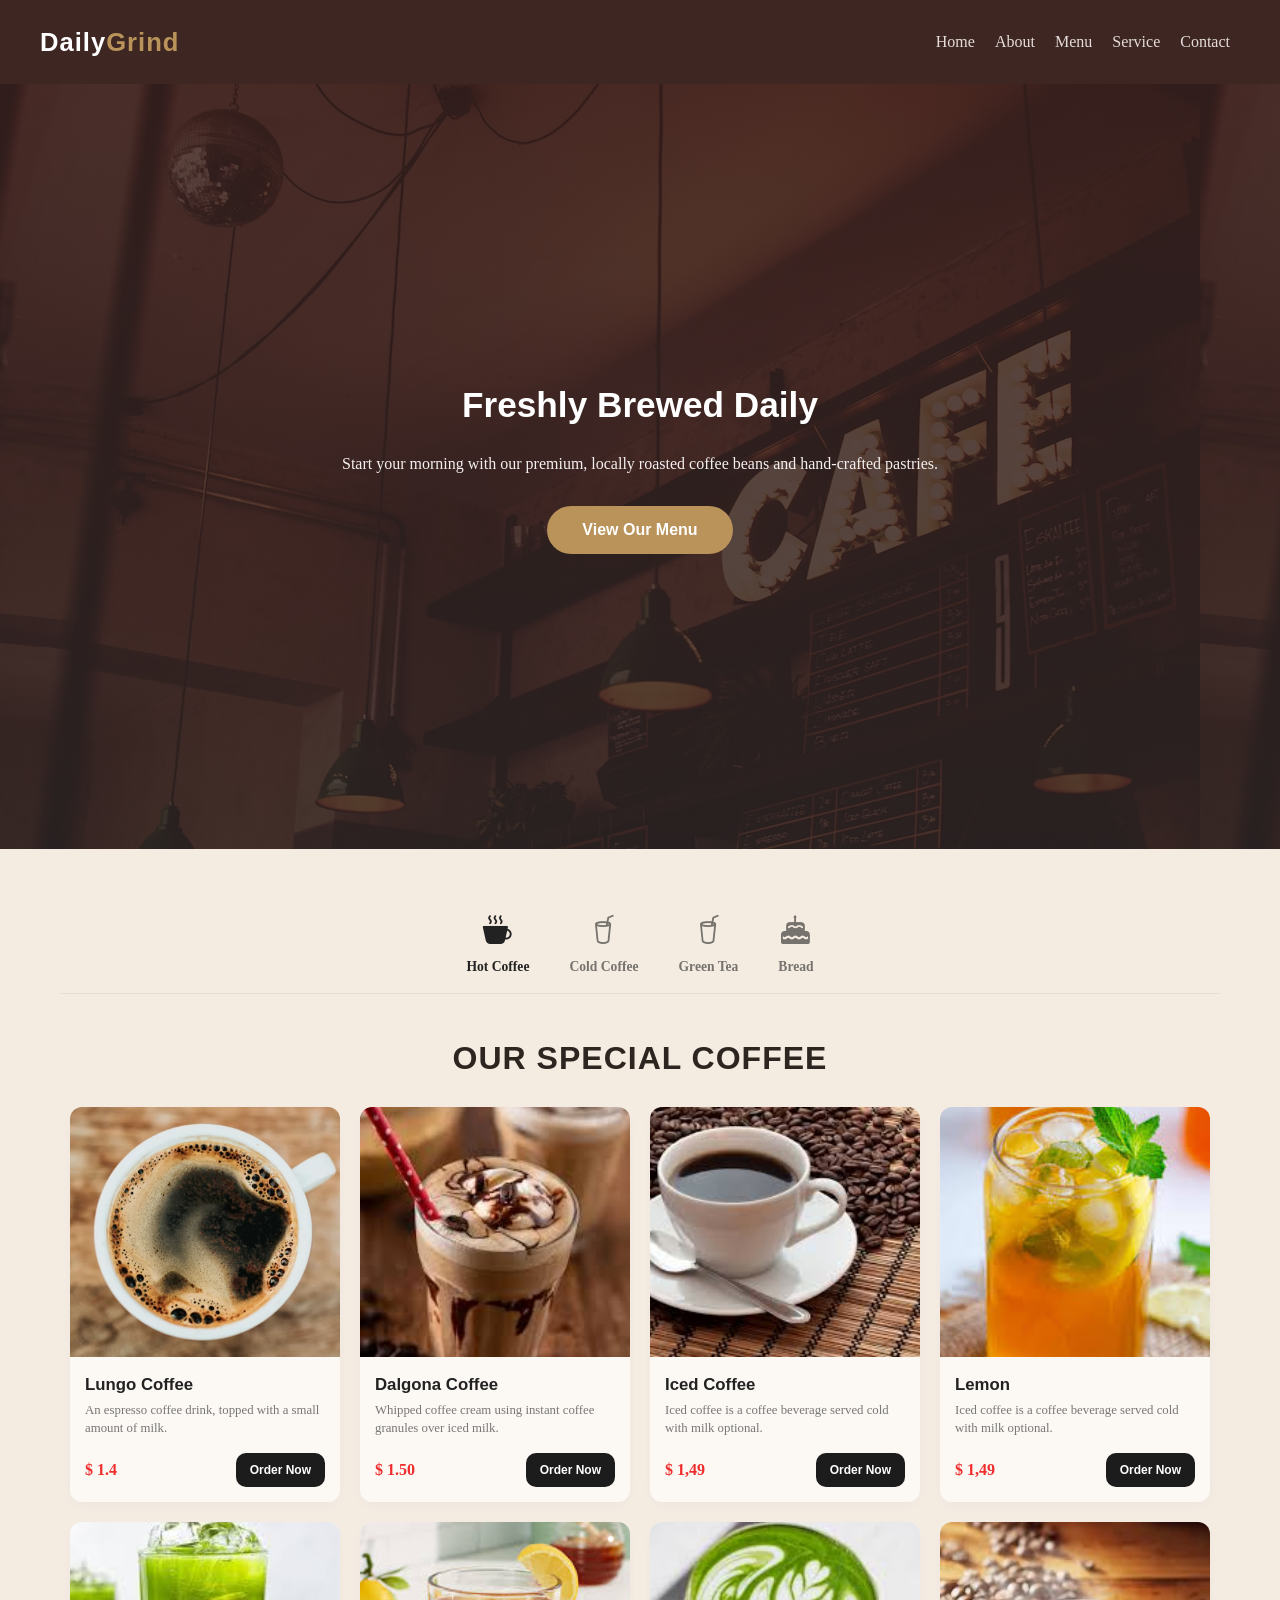
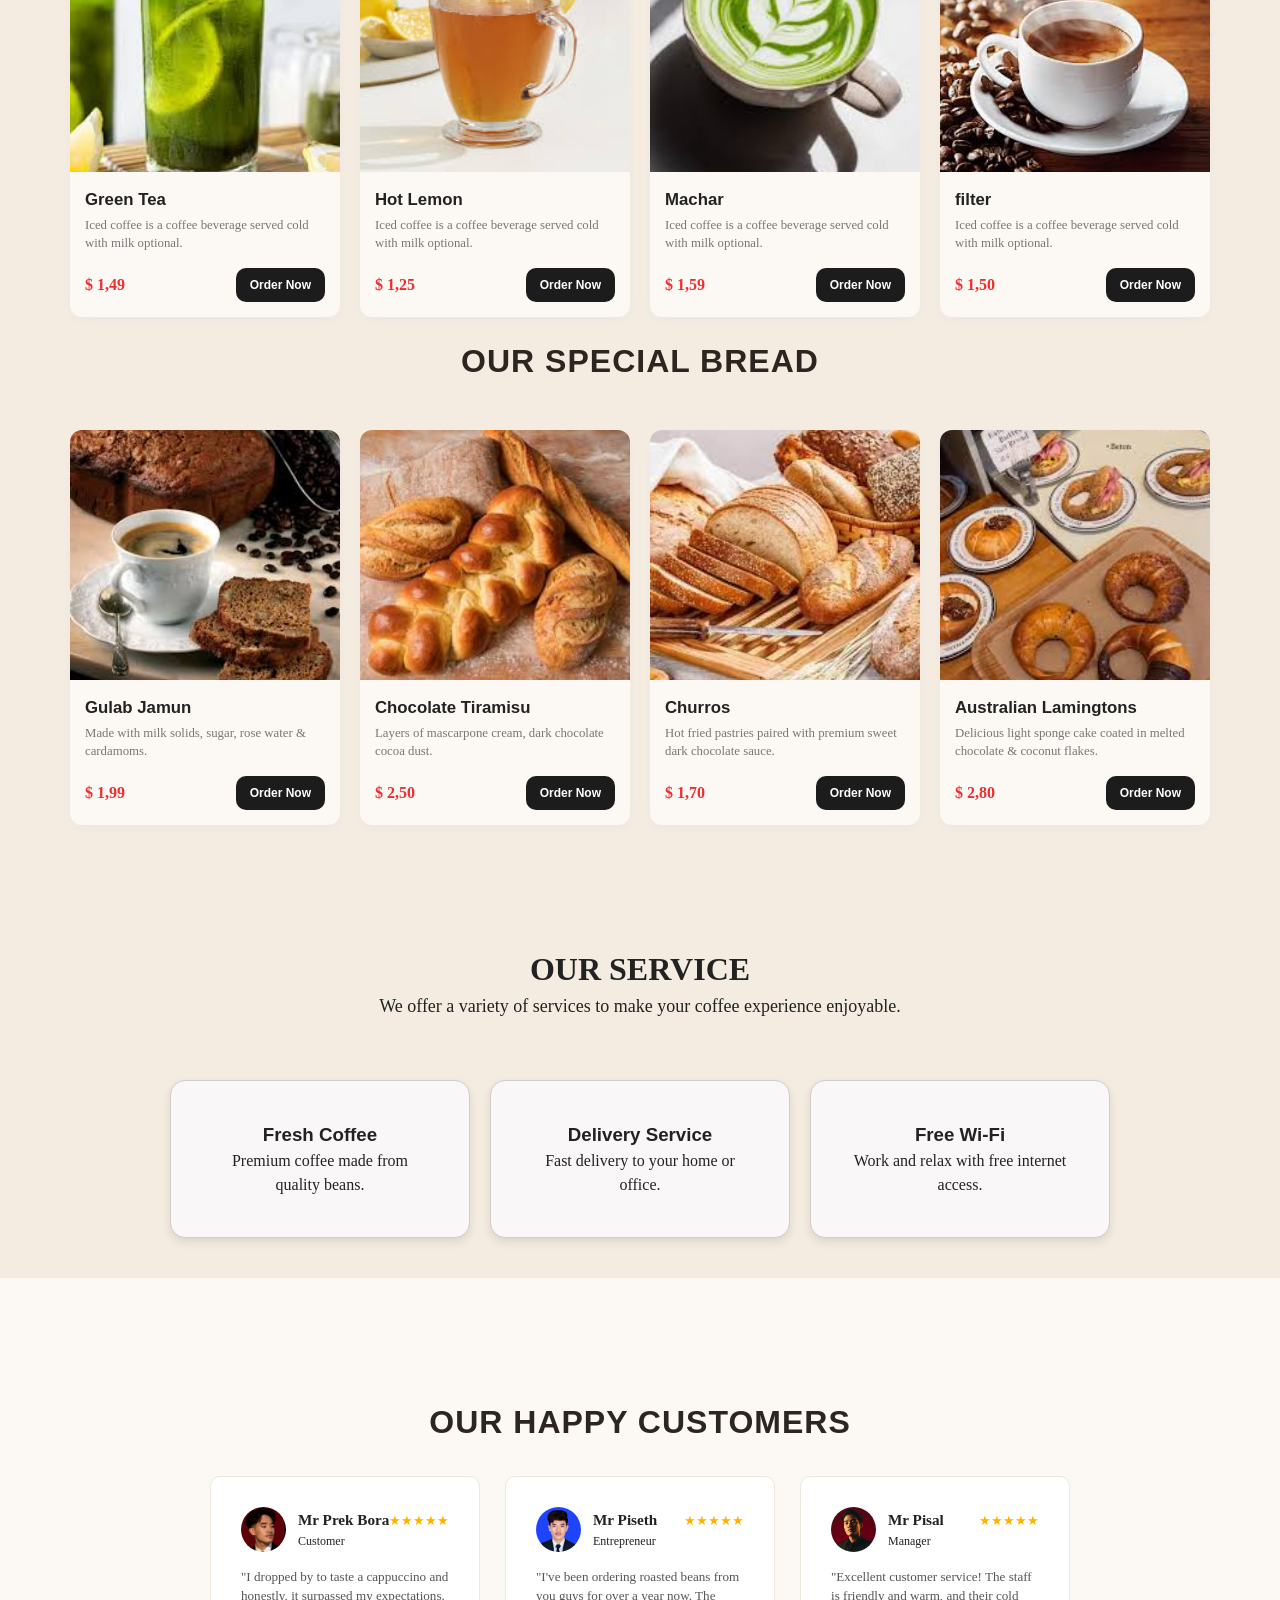
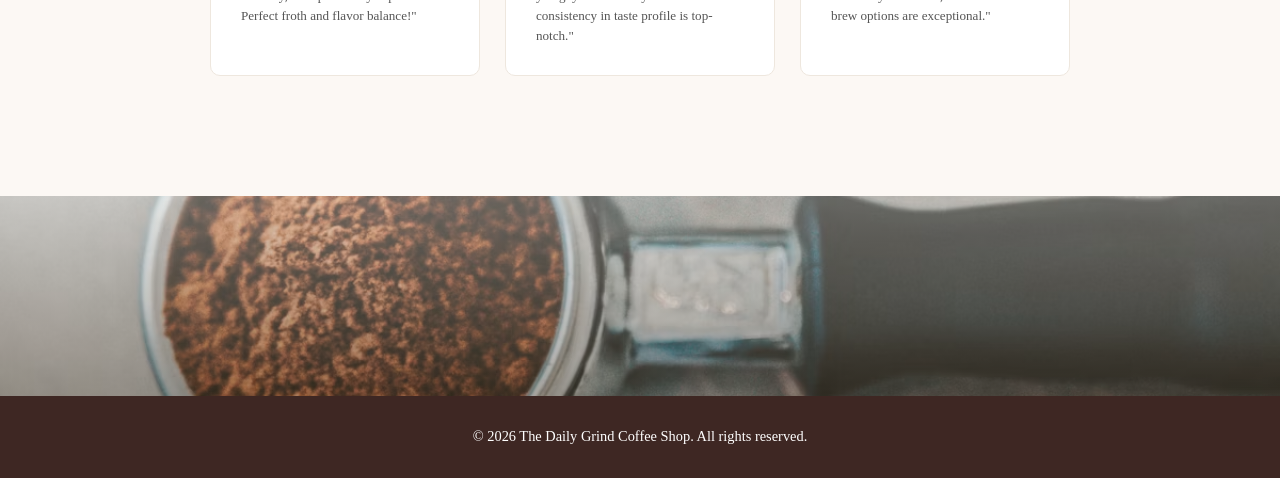
==== commit 52ebfe8e: "first commit" ====
--- a/index.html
+++ b/index.html
@@ -3,8 +3,9 @@
 <head>
     <meta charset="UTF-8">
     <meta name="viewport" content="width=device-width, initial-scale=1.0">
+    <link rel="stylesheet" href="https://cdn.jsdelivr.net/npm/bootstrap-icons@1.13.1/font/bootstrap-icons.min.css">
     <title>The Daily Grind | Coffee Shop</title>
-    <link rel="stylesheet" href="./file/index.css">
+    <link rel="stylesheet" href=" file/index.css">
 </head>
 <body>
     
@@ -36,10 +37,10 @@
         <div class="container">
             
             <div class="category-tabs">
-                <div class="tab active"><span class="tab-icon">☕</span><p>Hot Coffee</p></div>
-                <div class="tab"><span class="tab-icon">🧋</span><p>Cold Coffee</p></div>
-                <div class="tab"><span class="tab-icon">🥤</span><p>Green Tea</p></div>
-                <div class="tab"><span class="tab-icon">🍰</span><p>Bread</p></div>
+                <div class="tab active"><span class="tab-icon"><i class="bi bi-cup-hot-fill"></i></span><p>Hot Coffee</p></div>
+                <div class="tab"><span class="tab-icon"><i class="bi bi-cup-straw"></i></span><p>Cold Coffee</p></div>
+                <div class="tab"><span class="tab-icon"><i class="bi bi-cup-straw"></i></span><p>Green Tea</p></div>
+                <div class="tab"><span class="tab-icon"><i class="bi bi-cake-fill"></i></span><p>Bread</p></div>
             </div>
 
             <h2 class="section-title">OUR SPECIAL COFFEE</h2>
--- a/file/index.css
+++ b/file/index.css
@@ -197,19 +197,19 @@
     background-position: center;
 }
 
-.bg-Lemon { background-image: url('/image/lamon\ tea1.jpg'); }
-.bg-Lemon2 { background-image: url('/image/lemon\ 2.jpg'); }
-.bg-Machar { background-image: url(/image/macha\ 1.jpg); }
-.bg-Green{ background-image: url('/image/Green\ Tea1.jpg'); }
-.bg-lungo { background-image: url(/image/photo-1514432324607-a09d9b4aefdd.avif); }
-.bg-dalgona { background-image: url('/image/cold1.jpg'); }
-.bg-iced { background-image: url('/image/hot2.jpg'); }
-.bg-filter { background-image: url('/image/hot\ 4.jpg'); }
-
-.bg-gulab { background-image: url('/image/bread7.jpg'); }
-.bg-tiramisu { background-image: url('/image/bread2.jpg'); }
-.bg-churros { background-image: url('/image/bread3.jpg'); }
-.bg-lamingtons { background-image: url('/image/bred44.jpg'); }
+.bg-Lemon { background-image: url('../image/lamon\ tea1.jpg'); }
+.bg-Lemon2 { background-image: url('../image/lemon\ 2.jpg'); }
+.bg-Machar { background-image: url(../image/macha\ 1.jpg); }
+.bg-Green{ background-image: url('../image/Green\ Tea1.jpg'); }
+.bg-lungo { background-image: url(../image/photo-1514432324607-a09d9b4aefdd.avif); }
+.bg-dalgona { background-image: url('../image/cold1.jpg'); }
+.bg-iced { background-image: url('../image/hot2.jpg'); }
+.bg-filter { background-image: url('../image/hot\ 4.jpg'); }
+
+.bg-gulab { background-image: url('../image/bread7.jpg'); }
+.bg-tiramisu { background-image: url('../image/bread2.jpg'); }
+.bg-churros { background-image: url('../image/bread3.jpg'); }
+.bg-lamingtons { background-image: url('../image/bred44.jpg'); }
 
 .card-info {
     padding: 15px;
@@ -344,7 +344,7 @@
 }
 .img-reviewer1 { background-image: url('/image/photo_2026-03-02_09-22-18.jpg'); }
 .img-reviewer2 { background-image: url('/image/IMG_3946\ copy\ 2.jpg'); }
-.img-reviewer3 { background-image: url('/image/photo-1514432324607-a09d9b4aefdd.avif'); }
+.img-reviewer3 { background-image: url('../image/photo_2026-06-18_13-55-02.jpg'); }
 
 .reviewer-profile h4 { font-size: 0.95rem; font-weight: 700; }
 .reviewer-profile .role { font-size: 0.75rem; color: var(--text-muted); }
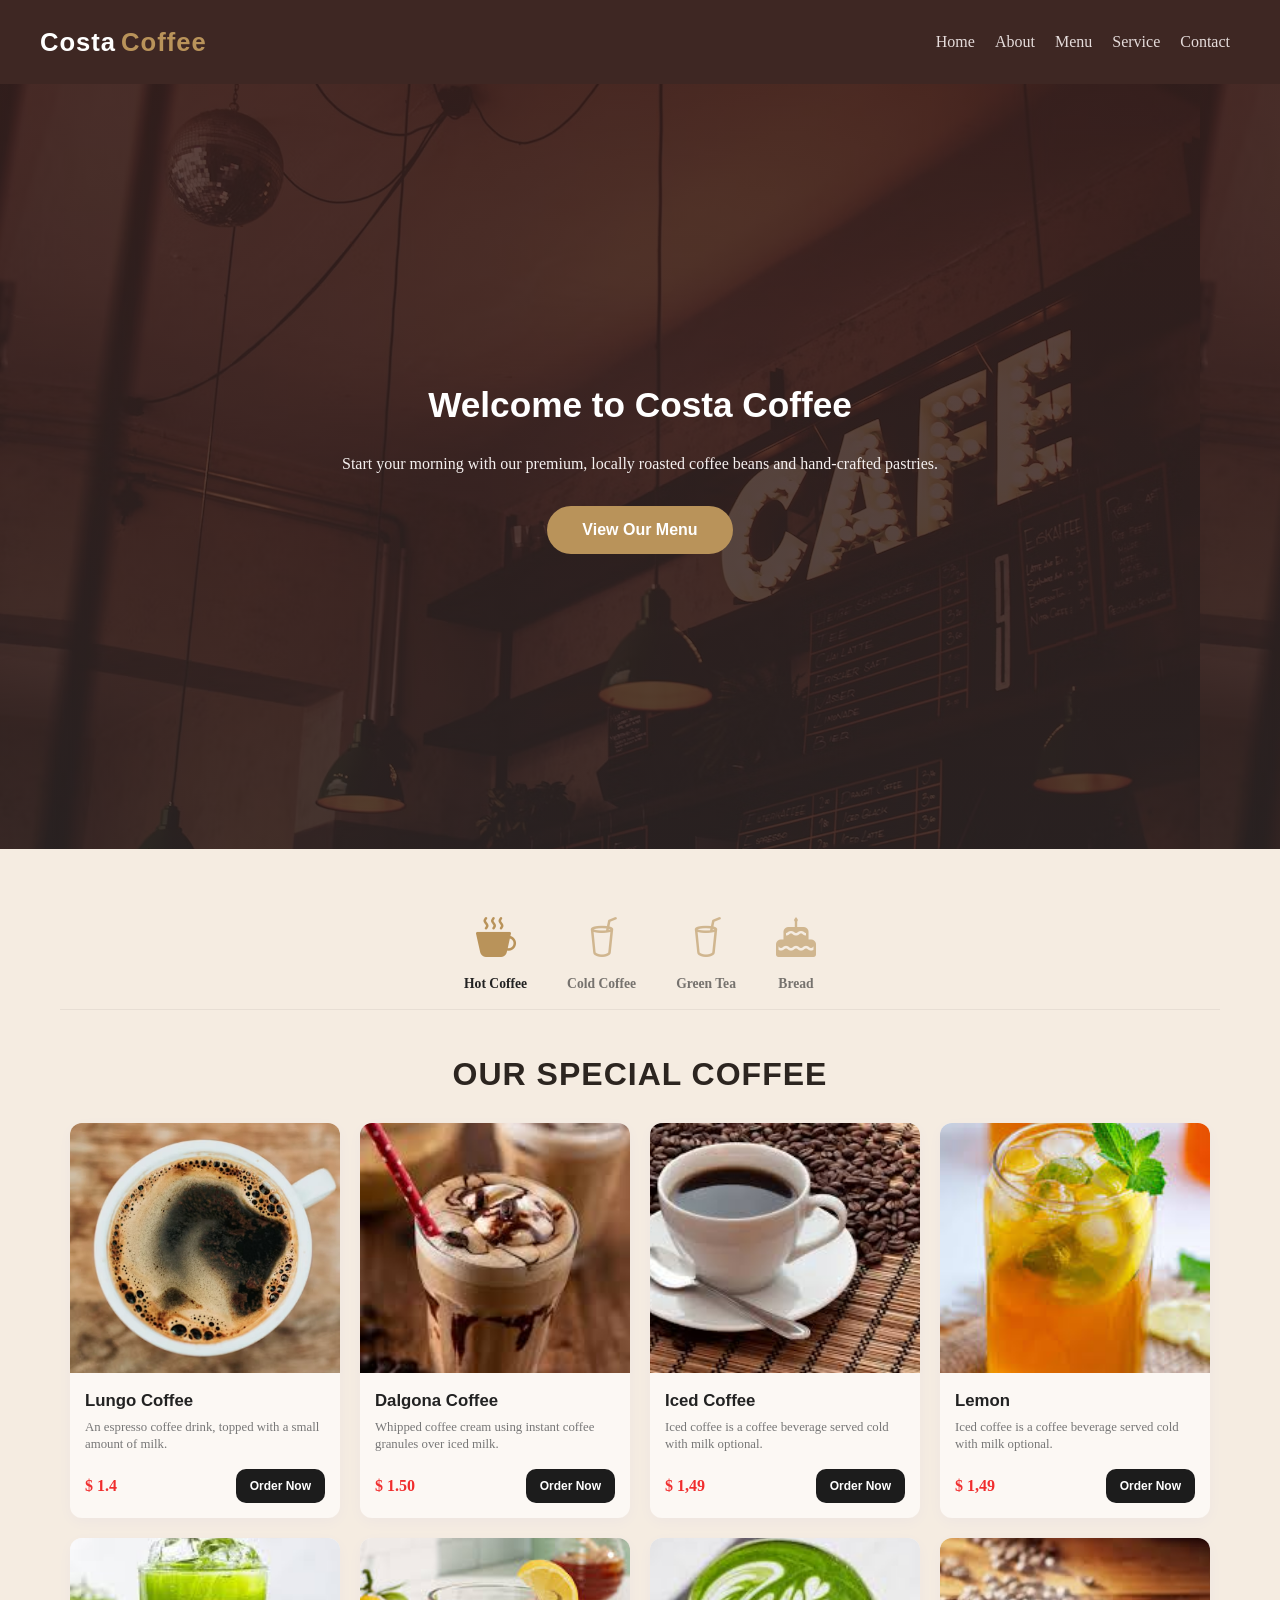
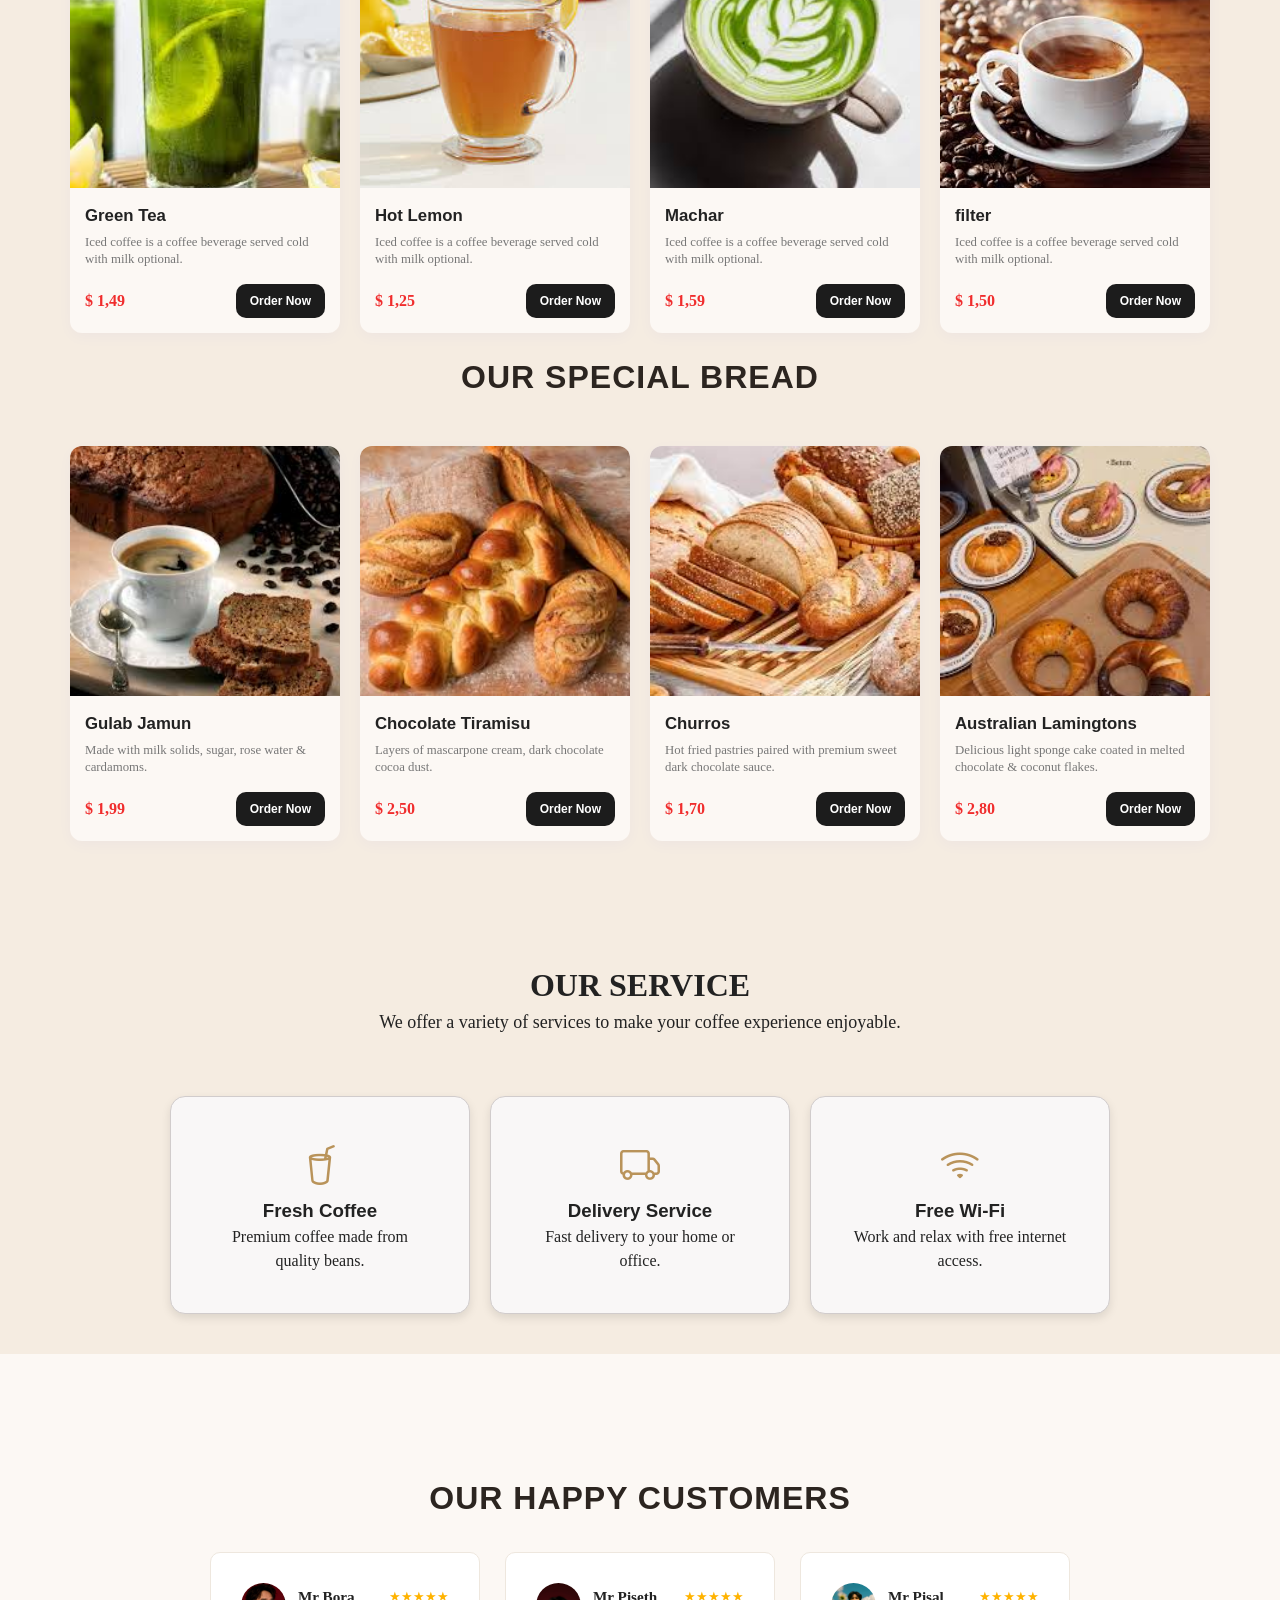
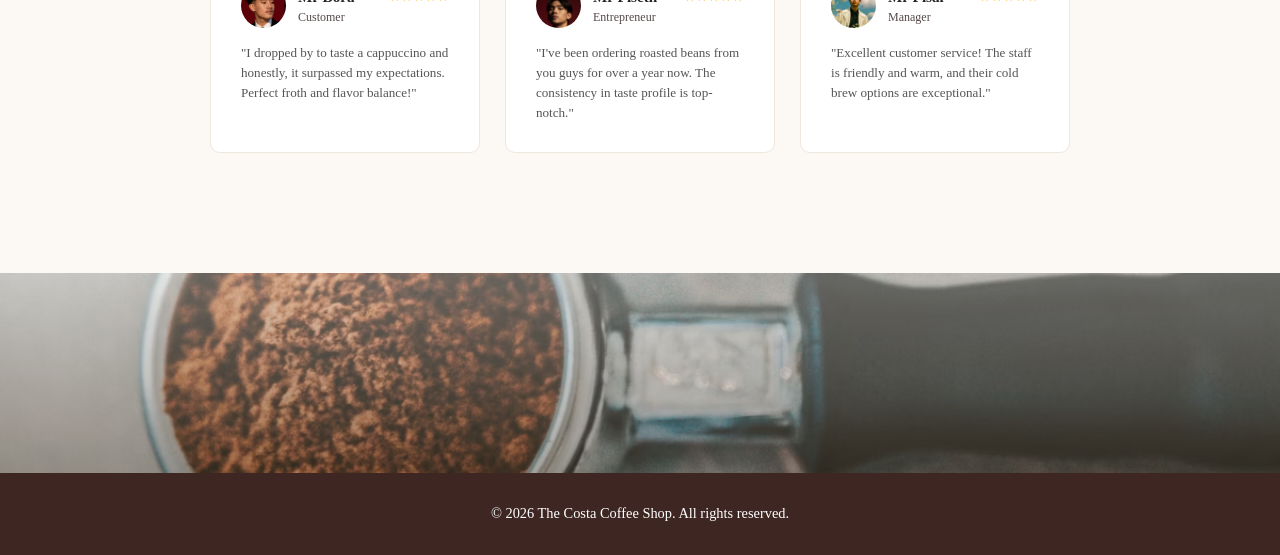
==== commit 6faccae6: "last update" ====
--- a/index.html
+++ b/index.html
@@ -4,14 +4,14 @@
     <meta charset="UTF-8">
     <meta name="viewport" content="width=device-width, initial-scale=1.0">
     <link rel="stylesheet" href="https://cdn.jsdelivr.net/npm/bootstrap-icons@1.13.1/font/bootstrap-icons.min.css">
-    <title>The Daily Grind | Coffee Shop</title>
+    <title>Costa Coffee</title>
     <link rel="stylesheet" href=" file/index.css">
 </head>
 <body>
     
     <!-- 1. Navigation Bar ---------------------------------------------------------->
     <nav   class="navbar">
-        <div class="logo">Daily<span>Grind</span></div>
+        <div class="logo">Costa<span>Coffee</span></div>
            
         <ul class="nav-links">       
             <li><a href="#home">Home</a></li>
@@ -26,7 +26,7 @@
     <!-- 2. Home Page (Hero Section) ------------------------------------------------->
     <header id="home" class="hero-section">
         <div class="hero-content">
-            <h1>Freshly Brewed Daily</h1>
+            <h1>Welcome to Costa Coffee</h1>
             <p>Start your morning with our premium, locally roasted coffee beans and hand-crafted pastries.</p>
             <a href="#menu" class="btn-primary">View Our Menu</a>
         </div>
@@ -195,16 +195,19 @@
         </div>
         <div class="service-grid">
     <div class="service-card">
+        <i class="bi bi-cup-straw"></i>
         <h3>Fresh Coffee</h3>
         <p>Premium coffee made from quality beans.</p>
     </div>
 
     <div class="service-card">
+        <i class="bi bi-truck"></i>
         <h3>Delivery Service</h3>
         <p>Fast delivery to your home or office.</p>
     </div>
 
     <div class="service-card">
+        <i class="bi bi-wifi"></i>
         <h3>Free Wi-Fi</h3>
         <p>Work and relax with free internet access.</p>
     </div>
@@ -221,7 +224,7 @@
                     <div class="reviewer-profile">
                         <div class="avatar img-reviewer1"></div>
                         <div>
-                            <h4>Mr Prek Bora</h4>
+                            <h4>Mr Bora</h4>
                             <p class="role">Customer</p>
                         </div>
                         <div class="stars">★★★★★</div>
@@ -257,7 +260,7 @@
      <section class="beans-banner"></section>
 
     <footer>
-        <p>&copy; 2026 The Daily Grind Coffee Shop. All rights reserved.</p>
+        <p>&copy; 2026 The Costa Coffee Shop. All rights reserved.</p>
     </footer>
 </body>
 </html>
--- a/file/index.css
+++ b/file/index.css
@@ -3,6 +3,7 @@
     margin: 0;
     padding: 0;
     box-sizing: border-box;
+    scroll-behavior: smooth;
 }
 
 
@@ -45,11 +46,11 @@
     background-color: #3e2723;
     padding: 20px 40px;
     position: sticky;
-    top: 0;
     z-index: 1000;
 }
 
 .navbar .logo {
+    
     color: #ffffff;
     font-size: 1.6rem;
     font-weight: 700;
@@ -58,6 +59,7 @@
 
 .navbar .logo span {
     color:#b9935a;
+    padding: 0 5px;
 }
 
 .nav-links {
@@ -303,6 +305,12 @@
 .service{
     scroll-margin-top: 80px;
 }
+.bi{
+    font-size: 2.5rem;
+    color: #b9935a;
+    
+}
+
 
 /* ---  Customers ------------------------------------ */
 .testimonials-section {
@@ -342,12 +350,12 @@
     border-radius: 50%;
     background-size: cover;
 }
-.img-reviewer1 { background-image: url('/image/photo_2026-03-02_09-22-18.jpg'); }
-.img-reviewer2 { background-image: url('/image/IMG_3946\ copy\ 2.jpg'); }
-.img-reviewer3 { background-image: url('../image/photo_2026-06-18_13-55-02.jpg'); }
+.img-reviewer1 { background-image: url('../image/photo_2026-03-02_09-22-18.jpg'); }
+.img-reviewer2 { background-image: url('../image/photo_2025-09-18_17-50-32\ seth.jpg'); }
+.img-reviewer3 { background-image: url('../image/photo_2026-06-24_10-06-42\ sal.jpg'); }
 
 .reviewer-profile h4 { font-size: 0.95rem; font-weight: 700; }
-.reviewer-profile .role { font-size: 0.75rem; color: var(--text-muted); }
+.reviewer-profile .role { font-size: 0.75rem; color: #564949; }
 
 .stars {
     position: absolute;
@@ -364,7 +372,7 @@
 }
 .beans-banner {
     background: linear-gradient(rgba(245, 236, 225, 0.4), rgba(109, 90, 66, 0.4)), 
-                url('/image/background2.avif') no-repeat center center/cover;
+                url('../image/background2.avif') no-repeat center center/cover;
     padding: 100px 20px;
     width: 100%;
     max-width: 100vw;
